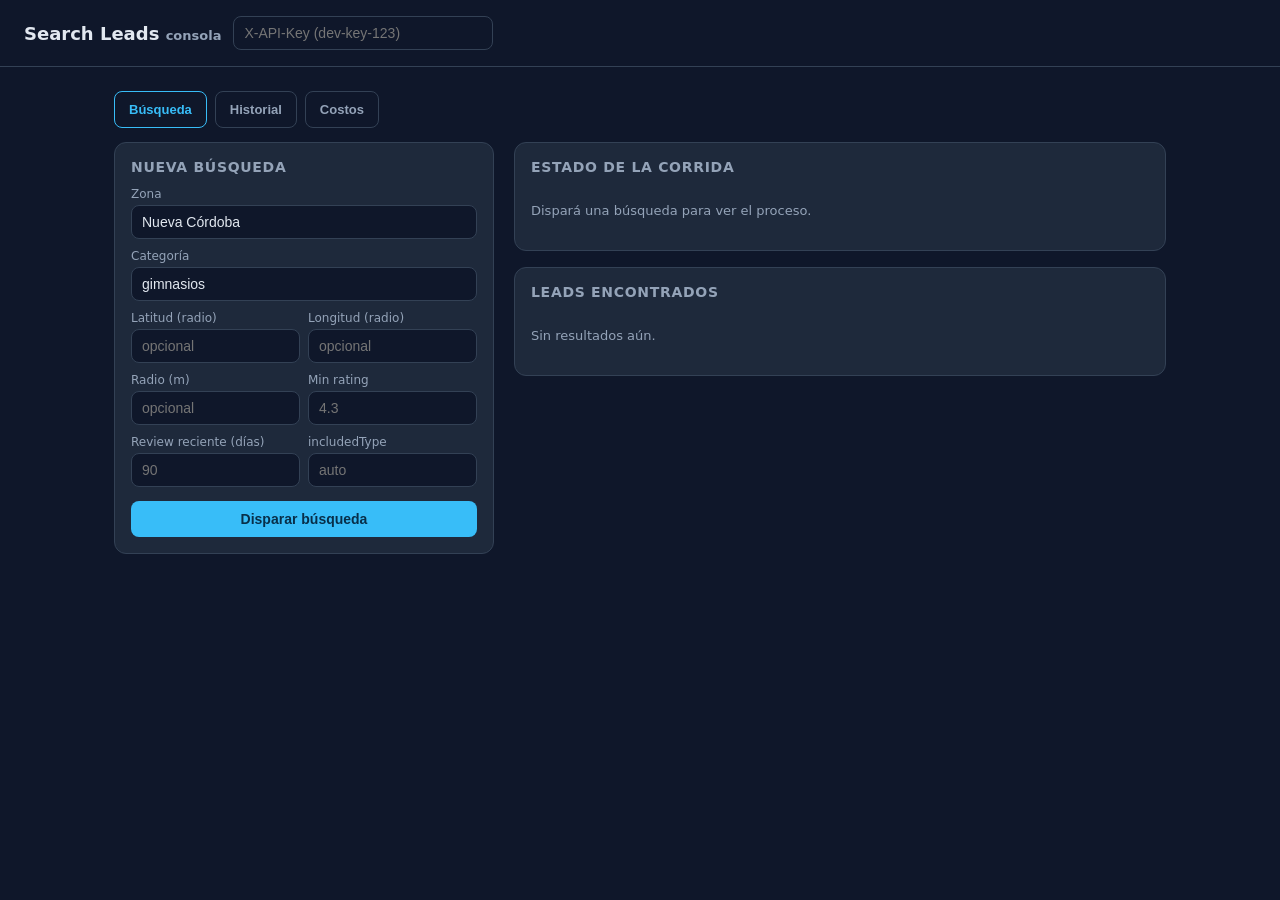
==== app/static/index.html @ 9d7c1f0f "Add main page UI and health check endpoint" ====
<!DOCTYPE html>
<html lang="es">
<head>
<meta charset="utf-8">
<meta name="viewport" content="width=device-width, initial-scale=1">
<title>Search Leads — Consola</title>
<style>
  :root {
    --bg: #0f172a; --panel: #1e293b; --border: #334155; --text: #e2e8f0;
    --muted: #94a3b8; --accent: #38bdf8; --ok: #4ade80; --warn: #facc15; --err: #f87171;
  }
  * { box-sizing: border-box; }
  body { margin: 0; font-family: system-ui, -apple-system, Segoe UI, Roboto, sans-serif; background: var(--bg); color: var(--text); }
  header { padding: 16px 24px; border-bottom: 1px solid var(--border); display: flex; align-items: center; gap: 12px; }
  header h1 { font-size: 18px; margin: 0; }
  header .sub { color: var(--muted); font-size: 13px; }
  .container { max-width: 1100px; margin: 0 auto; padding: 24px; }
  .grid { display: grid; grid-template-columns: 380px 1fr; gap: 20px; }
  @media (max-width: 900px) { .grid { grid-template-columns: 1fr; } }
  .panel { background: var(--panel); border: 1px solid var(--border); border-radius: 12px; padding: 16px; }
  .panel h2 { font-size: 14px; text-transform: uppercase; letter-spacing: .05em; color: var(--muted); margin: 0 0 12px; }
  label { display: block; font-size: 12px; color: var(--muted); margin: 10px 0 4px; }
  input, select { width: 100%; padding: 8px 10px; border-radius: 8px; border: 1px solid var(--border); background: var(--bg); color: var(--text); font-size: 14px; }
  .row { display: grid; grid-template-columns: 1fr 1fr; gap: 8px; }
  button { cursor: pointer; border: none; border-radius: 8px; padding: 10px 14px; font-size: 14px; font-weight: 600; }
  .btn-primary { background: var(--accent); color: #082f49; width: 100%; margin-top: 14px; }
  .btn-primary:disabled { opacity: .5; cursor: not-allowed; }
  .btn-ghost { background: transparent; color: var(--accent); border: 1px solid var(--accent); font-size: 12px; padding: 5px 10px; }
  .badge { display: inline-block; padding: 2px 8px; border-radius: 999px; font-size: 12px; font-weight: 600; }
  .b-pending { background: #1e3a5f; color: #93c5fd; }
  .b-running { background: #3b3b1e; color: var(--warn); }
  .b-done { background: #16381f; color: var(--ok); }
  .b-failed { background: #3d1717; color: var(--err); }
  .kv { display: grid; grid-template-columns: auto 1fr; gap: 6px 14px; font-size: 13px; }
  .kv .k { color: var(--muted); }
  .kv .v { text-align: right; font-variant-numeric: tabular-nums; }
  .status-line { font-size: 13px; color: var(--muted); margin: 8px 0; }
  table { width: 100%; border-collapse: collapse; font-size: 13px; }
  th, td { text-align: left; padding: 8px 10px; border-bottom: 1px solid var(--border); }
  th { color: var(--muted); font-size: 12px; text-transform: uppercase; letter-spacing: .03em; }
  .intent-hot { color: var(--err); font-weight: 700; }
  .intent-warm { color: var(--warn); font-weight: 700; }
  .intent-cold { color: var(--muted); }
  .reviews-box { background: var(--bg); border: 1px solid var(--border); border-radius: 8px; padding: 8px; margin-top: 6px; font-size: 12px; color: var(--muted); }
  .muted { color: var(--muted); }
  .empty { color: var(--muted); font-size: 13px; padding: 16px 0; }
  .usage-row { display: flex; justify-content: space-between; padding: 8px 0; border-bottom: 1px solid var(--border); font-size: 13px; }
  details summary { cursor: pointer; color: var(--accent); font-size: 13px; }
  .error-banner { background: #3d1717; color: var(--err); padding: 10px 12px; border-radius: 8px; margin: 10px 0; font-size: 13px; white-space: pre-wrap; }
  .toast { position: fixed; bottom: 20px; right: 20px; background: var(--panel); border: 1px solid var(--border); padding: 12px 16px; border-radius: 10px; font-size: 13px; box-shadow: 0 4px 20px rgba(0,0,0,.4); display: none; z-index: 99; }
  .tabs { display: flex; gap: 8px; margin-bottom: 14px; }
  .tab { background: transparent; border: 1px solid var(--border); color: var(--muted); font-size: 13px; }
  .tab.active { color: var(--accent); border-color: var(--accent); }
  .hidden { display: none; }
</style>
</head>
<body>
<header>
  <h1>Search Leads <span class="sub">consola</span></h1>
  <input id="api-key" style="max-width:260px" placeholder="X-API-Key (dev-key-123)" value="">
</header>

<div class="container">
  <div class="tabs">
    <button class="tab active" data-tab="search">Búsqueda</button>
    <button class="tab" data-tab="history">Historial</button>
    <button class="tab" data-tab="usage">Costos</button>
  </div>

  <!-- BUSQUEDA -->
  <div id="tab-search" class="grid">
    <div>
      <div class="panel">
        <h2>Nueva búsqueda</h2>
        <label>Zona</label>
        <input id="zona" placeholder="Nueva Córdoba" value="Nueva Córdoba">
        <label>Categoría</label>
        <input id="categoria" placeholder="gimnasios" value="gimnasios">
        <div class="row">
          <div><label>Latitud (radio)</label><input id="lat" placeholder="opcional"></div>
          <div><label>Longitud (radio)</label><input id="lng" placeholder="opcional"></div>
        </div>
        <div class="row">
          <div><label>Radio (m)</label><input id="radio" placeholder="opcional"></div>
          <div><label>Min rating</label><input id="min_rating" type="number" step="0.1" min="0" max="5" placeholder="4.3"></div>
        </div>
        <div class="row">
          <div><label>Review reciente (días)</label><input id="max_days" type="number" min="1" max="365" placeholder="90"></div>
          <div><label>includedType</label><input id="included_type" placeholder="auto"></div>
        </div>
        <button class="btn-primary" id="btn-search">Disparar búsqueda</button>
      </div>
    </div>

    <div>
      <div class="panel" id="status-panel">
        <h2>Estado de la corrida</h2>
        <div class="empty" id="status-empty">Dispará una búsqueda para ver el proceso.</div>
        <div id="status-body" class="hidden">
          <div class="status-line">id: <span id="s-id" class="muted"></span></div>
          <div class="status-line">estado: <span id="s-status" class="badge b-pending">pending</span></div>
          <div class="kv" style="margin-top:10px">
            <span class="k">Zona</span><span class="v" id="s-zona"></span>
            <span class="k">Categoría</span><span class="v" id="s-cat"></span>
            <span class="k">includedType</span><span class="v" id="s-inc"></span>
            <span class="k">Candidatos (Google)</span><span class="v" id="s-cand"></span>
            <span class="k">Leads</span><span class="v" id="s-leads"></span>
            <span class="k">Scored / errores</span><span class="v" id="s-scored"></span>
            <span class="k">Llamadas baratas / caras</span><span class="v" id="s-calls"></span>
            <span class="k">Costo estimado</span><span class="v" id="s-cost"></span>
          </div>
          <div class="kv" style="margin-top:10px">
            <span class="k">Desc. por web</span><span class="v" id="s-dweb"></span>
            <span class="k">Desc. rating</span><span class="v" id="s-drating"></span>
            <span class="k">Desc. sin review reciente</span><span class="v" id="s-drev"></span>
            <span class="k">Reusados de caché</span><span class="v" id="s-cache"></span>
          </div>
          <div id="s-error" class="error-banner hidden"></div>
          <div style="margin-top:12px;display:flex;gap:8px">
            <button class="btn-ghost" id="btn-csv">Exportar CSV</button>
            <button class="btn-ghost" id="btn-rescore">Re-scoring LLM</button>
          </div>
        </div>
      </div>

      <div class="panel" style="margin-top:16px">
        <h2>Leads encontrados</h2>
        <div id="leads-table"><div class="empty">Sin resultados aún.</div></div>
      </div>
    </div>
  </div>

  <!-- HISTORIAL -->
  <div id="tab-history" class="panel hidden">
    <h2>Búsquedas recientes</h2>
    <div id="history-body"><div class="empty">Cargando…</div></div>
  </div>

  <!-- COSTOS -->
  <div id="tab-usage" class="panel hidden">
    <h2>Consumo mensual vs cupos (Google)</h2>
    <div id="usage-body"><div class="empty">Cargando…</div></div>
  </div>
</div>

<div class="toast" id="toast"></div>

<script>
const API = "";
let currentSearchId = null;
let pollTimer = null;

function key() { return document.getElementById("api-key").value.trim() || "dev-key-123"; }
function headers() { return { "X-API-Key": key(), "Content-Type": "application/json" }; }

function toast(msg) {
  const t = document.getElementById("toast");
  t.textContent = msg; t.style.display = "block";
  setTimeout(() => t.style.display = "none", 3500);
}

async function req(method, path, body) {
  const r = await fetch(API + path, { method, headers: headers(), body: body ? JSON.stringify(body) : undefined });
  const ct = r.headers.get("content-type") || "";
  const data = ct.includes("json") ? await r.json() : await r.text();
  if (!r.ok) throw new Error(typeof data === "string" ? data : JSON.stringify(data));
  return data;
}

function badge(status) {
  return `<span class="badge b-${status}">${status}</span>`;
}

// ---- Tabs ----
document.querySelectorAll(".tab").forEach(t => t.addEventListener("click", () => {
  document.querySelectorAll(".tab").forEach(x => x.classList.remove("active"));
  t.classList.add("active");
  document.querySelectorAll("[id^=tab-]").forEach(x => x.classList.add("hidden"));
  document.getElementById("tab-" + t.dataset.tab).classList.remove("hidden");
  if (t.dataset.tab === "history") loadHistory();
  if (t.dataset.tab === "usage") loadUsage();
}));

// ---- Disparar búsqueda ----
document.getElementById("btn-search").addEventListener("click", async () => {
  const body = {
    zona: document.getElementById("zona").value,
    categoria: document.getElementById("categoria").value,
  };
  const lat = document.getElementById("lat").value;
  const lng = document.getElementById("lng").value;
  const radio = document.getElementById("radio").value;
  const mr = document.getElementById("min_rating").value;
  const md = document.getElementById("max_days").value;
  const it = document.getElementById("included_type").value;
  if (lat) body.lat = parseFloat(lat);
  if (lng) body.lng = parseFloat(lng);
  if (radio) body.radio = parseInt(radio);
  if (mr) body.min_rating = parseFloat(mr);
  if (md) body.max_days_since_review = parseInt(md);
  if (it) body.included_type = it;

  const btn = document.getElementById("btn-search");
  btn.disabled = true;
  try {
    const data = await req("POST", "/api/searches", body);
    currentSearchId = data.id;
    showAccepted(data);
    pollSearch(data.id);
    toast("Búsqueda encolada: " + data.id);
  } catch (e) {
    toast("Error: " + e.message);
  } finally {
    btn.disabled = false;
  }
});

function showAccepted(a) {
  document.getElementById("status-empty").classList.add("hidden");
  document.getElementById("status-body").classList.remove("hidden");
  document.getElementById("s-id").textContent = a.id;
  document.getElementById("s-zona").textContent = a.zona;
  document.getElementById("s-cat").textContent = a.categoria;
  document.getElementById("s-inc").textContent = a.included_type || "(ninguno)";
  setStatus("pending");
  ["s-cand","s-leads","s-scored","s-calls","s-cost","s-dweb","s-drating","s-drev","s-cache"].forEach(i => document.getElementById(i).textContent = "—");
  document.getElementById("s-error").classList.add("hidden");
  document.getElementById("leads-table").innerHTML = '<div class="empty">Procesando…</div>';
}

function setStatus(st) {
  const el = document.getElementById("s-status");
  el.textContent = st;
  el.className = "badge b-" + st;
}

// ---- Polling ----
function pollSearch(id) {
  clearInterval(pollTimer);
  pollTimer = setInterval(async () => {
    try {
      const s = await req("GET", "/api/searches/" + id);
      renderStatus(s);
      if (s.status === "done" || s.status === "failed") {
        clearInterval(pollTimer);
        if (s.status === "done") await loadLeads(id);
      }
    } catch (e) { /* sigue polliando */ }
  }, 2500);
}

function renderStatus(s) {
  setStatus(s.status);
  document.getElementById("s-cand").textContent = s.total_candidates;
  document.getElementById("s-leads").textContent = s.total_leads;
  document.getElementById("s-scored").textContent = s.scored_leads + " / " + s.score_errors;
  document.getElementById("s-calls").textContent = s.calls_cheap + " / " + s.calls_expensive;
  document.getElementById("s-cost").textContent = "$" + s.est_cost_usd;
  document.getElementById("s-dweb").textContent = s.discarded_has_website;
  document.getElementById("s-drating").textContent = s.discarded_low_rating;
  document.getElementById("s-drev").textContent = s.discarded_no_recent_review;
  document.getElementById("s-cache").textContent = s.reused_from_cache;
  const err = document.getElementById("s-error");
  if (s.error) { err.textContent = s.error; err.classList.remove("hidden"); }
  else err.classList.add("hidden");
}

// ---- Leads ----
async function loadLeads(id) {
  try {
    const leads = await req("GET", `/api/searches/${id}/leads?limit=50`);
    renderLeads(leads);
  } catch (e) {
    document.getElementById("leads-table").innerHTML = `<div class="error-banner">${e.message}</div>`;
  }
}

function renderLeads(leads) {
  const box = document.getElementById("leads-table");
  if (!leads.length) { box.innerHTML = '<div class="empty">Sin leads (todos descartados por filtros).</div>'; return; }
  const rows = leads.map(l => `
    <tr>
      <td><strong>${esc(l.name)}</strong><br><span class="muted">${esc(l.address || "")}</span></td>
      <td>${l.rating ?? "—"} <span class="muted">(${l.review_count ?? 0})</span></td>
      <td>${l.has_website ? "sí" : "no"}</td>
      <td class="intent-${l.intent}">${l.fit_score ?? "—"} ${l.intent ? l.intent.toUpperCase() : ""}</td>
      <td>${l.status}</td>
      <td><details><summary>reviews (${l.reviews.length})</summary><div class="reviews-box">${renderReviews(l)}</div></details></td>
    </tr>`).join("");
  box.innerHTML = `<table><thead><tr><th>Negocio</th><th>Rating</th><th>Web</th><th>Score</th><th>CRM</th><th></th></tr></thead><tbody>${rows}</tbody></table>`;
}

function renderReviews(l) {
  if (!l.reviews.length) return "<span class='muted'>sin reviews observadas</span>";
  return l.reviews.map(r => {
    const when = r.publish_time ? r.publish_time.slice(0,10) : "?";
    return `<div><b>${esc(r.author||"Anónimo")}</b> · ${r.rating}★ · ${when}<br>${esc(r.text||"")}</div>`;
  }).join("<hr style='border:none;border-top:1px solid var(--border);margin:6px 0'>");
}

function esc(s) { const d = document.createElement("div"); d.textContent = s ?? ""; return d.innerHTML; }

// ---- Historial ----
async function loadHistory() {
  const box = document.getElementById("history-body");
  try {
    const list = await req("GET", "/api/searches?limit=15");
    if (!list.length) { box.innerHTML = '<div class="empty">Sin búsquedas aún.</div>'; return; }
    box.innerHTML = `<table><thead><tr><th>Fecha</th><th>Zona / Cat</th><th>Estado</th><th>Cand</th><th>Leads</th><th>Cost</th><th></th></tr></thead><tbody>` +
      list.map(s => `<tr>
        <td class="muted">${(s.created_at||"").slice(0,16)}</td>
        <td>${esc(s.zona)} / ${esc(s.categoria)}</td>
        <td>${badge(s.status)}</td>
        <td>${s.total_candidates}</td>
        <td>${s.total_leads}</td>
        <td>$${s.est_cost_usd}</td>
        <td><button class="btn-ghost" onclick="window.open('/api/searches/${s.id}/export.csv', '_blank')">CSV</button></td>
      </tr>`).join("") + `</tbody></table>`;
  } catch (e) { box.innerHTML = `<div class="error-banner">${e.message}</div>`; }
}

// ---- Costos ----
async function loadUsage() {
  const box = document.getElementById("usage-body");
  try {
    const u = await req("GET", "/api/usage");
    box.innerHTML = `<div class="status-line">Mes: <b>${u.month}</b> · Total: <b>$${u.total_cost}</b></div>` +
      u.by_sku.map(s => `
        <div class="usage-row">
          <span>${s.sku}</span>
          <span>${s.calls} / ${s.free} usados · exceso ${s.chargeable} · <b>$${s.cost}</b></span>
        </div>`).join("");
  } catch (e) { box.innerHTML = `<div class="error-banner">${e.message}</div>`; }
}

// ---- CSV / Rescore ----
document.getElementById("btn-csv").addEventListener("click", () => {
  if (currentSearchId) window.open(`/api/searches/${currentSearchId}/export.csv`, "_blank");
});
document.getElementById("btn-rescore").addEventListener("click", async () => {
  if (!currentSearchId) return;
  try {
    await req("POST", `/api/searches/${currentSearchId}/score`);
    toast("Re-scoring encolado. Esperando…");
    setTimeout(() => loadLeads(currentSearchId), 6000);
  } catch (e) { toast("Error: " + e.message); }
});
</script>
</body>
</html>
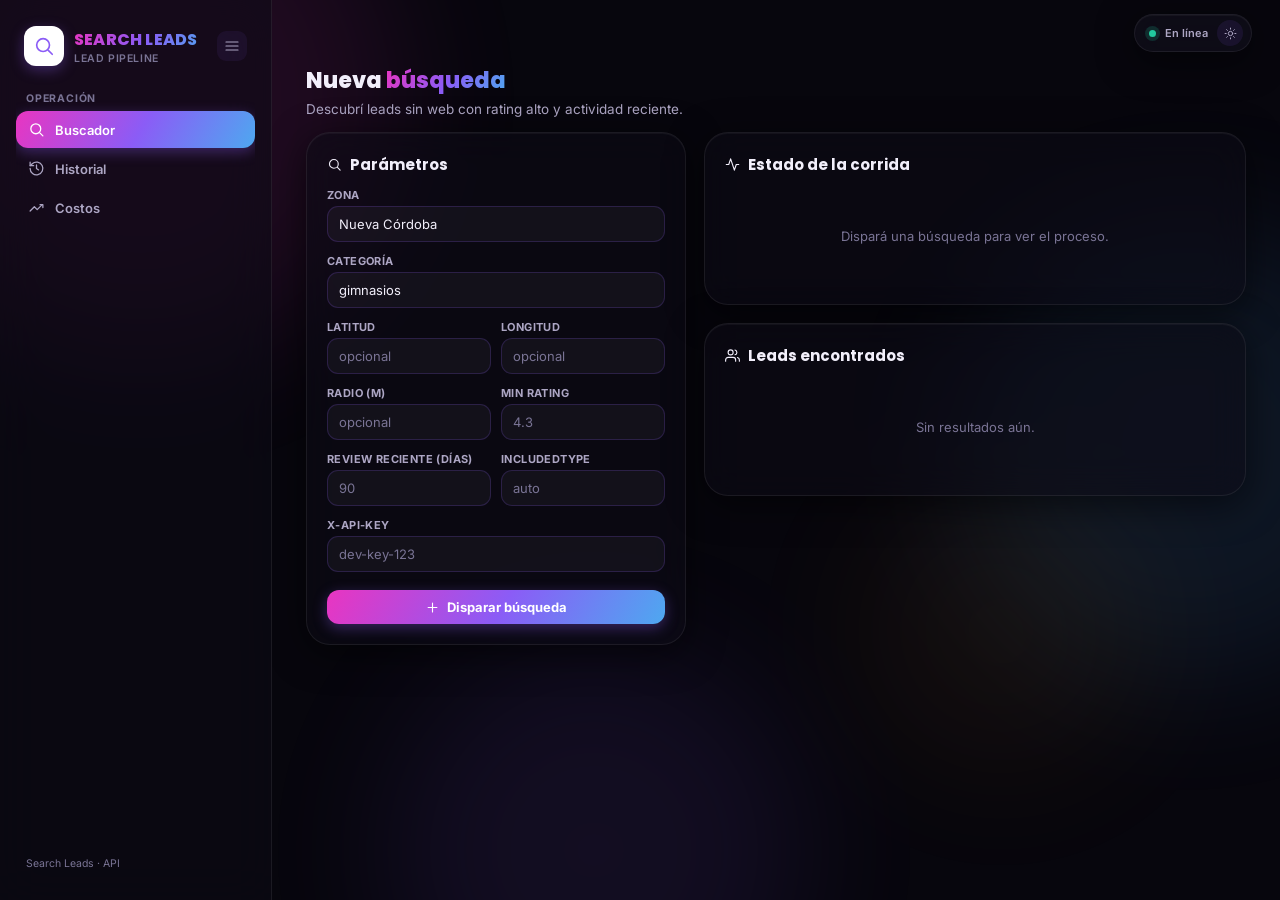
==== commit 3386bf5d: "Add endpoint to export all leads as CSV with filters - Introduced new GET endpoint `/api/leads/expor" ====
--- a/app/static/index.html
+++ b/app/static/index.html
@@ -4,143 +4,424 @@
 <meta charset="utf-8">
 <meta name="viewport" content="width=device-width, initial-scale=1">
 <title>Search Leads — Consola</title>
+<link rel="preconnect" href="https://fonts.googleapis.com">
+<link rel="preconnect" href="https://fonts.gstatic.com" crossorigin>
+<link href="https://fonts.googleapis.com/css2?family=Poppins:wght@400;500;600;700;800&family=Inter:wght@400;500;600;700&display=swap" rel="stylesheet">
 <style>
+  /* ============ Tokens (DESIGN.md §1) ============ */
   :root {
-    --bg: #0f172a; --panel: #1e293b; --border: #334155; --text: #e2e8f0;
-    --muted: #94a3b8; --accent: #38bdf8; --ok: #4ade80; --warn: #facc15; --err: #f87171;
-  }
+    --grad: linear-gradient(120deg, #E935C1 0%, #8B5CF6 52%, #4EA8F0 100%);
+    --grad-soft: linear-gradient(120deg, rgba(233,53,193,.16) 0%, rgba(139,92,246,.16) 52%, rgba(78,168,240,.16) 100%);
+    --glass: rgba(255,255,255,.62);
+    --glass-strong: rgba(255,255,255,.8);
+    --glass-border: rgba(255,255,255,.9);
+    --ink: #1E1B2E;
+    --ink-soft: #6B6580;
+    --ink-faint: #9A94AC;
+    --radius-lg: 24px; --radius-md: 18px; --radius-sm: 12px;
+    --yellow: #F5A524; --red: #F5445D; --green: #22C99E;
+    --blue: #4EA8F0; --purple: #8B5CF6; --pink: #E935C1;
+    --surface: #FFFFFF;
+    --surface-border: rgba(139,92,246,.1);
+    --input-bg: rgba(255,255,255,.7);
+    --page-bg: #FFFFFF;
+    --shadow-glass: 0 8px 32px rgba(120,80,180,.12), 0 1.5px 0 rgba(255,255,255,.6) inset;
+  }
+  body.theme-dark {
+    --glass: rgba(13,12,22,.55);
+    --glass-strong: rgba(15,14,25,.82);
+    --glass-border: rgba(255,255,255,.07);
+    --ink: #F2EFFB; --ink-soft: #ADA6C4; --ink-faint: #7A7495;
+    --surface: #12111C;
+    --surface-border: rgba(255,255,255,.06);
+    --input-bg: rgba(255,255,255,.04);
+    --page-bg: #07060D;
+    --shadow-glass: 0 8px 36px rgba(0,0,0,.55), 0 1px 0 rgba(255,255,255,.04) inset;
+    color-scheme: dark;
+  }
+
+  /* ============ Base ============ */
   * { box-sizing: border-box; }
-  body { margin: 0; font-family: system-ui, -apple-system, Segoe UI, Roboto, sans-serif; background: var(--bg); color: var(--text); }
-  header { padding: 16px 24px; border-bottom: 1px solid var(--border); display: flex; align-items: center; gap: 12px; }
-  header h1 { font-size: 18px; margin: 0; }
-  header .sub { color: var(--muted); font-size: 13px; }
-  .container { max-width: 1100px; margin: 0 auto; padding: 24px; }
-  .grid { display: grid; grid-template-columns: 380px 1fr; gap: 20px; }
-  @media (max-width: 900px) { .grid { grid-template-columns: 1fr; } }
-  .panel { background: var(--panel); border: 1px solid var(--border); border-radius: 12px; padding: 16px; }
-  .panel h2 { font-size: 14px; text-transform: uppercase; letter-spacing: .05em; color: var(--muted); margin: 0 0 12px; }
-  label { display: block; font-size: 12px; color: var(--muted); margin: 10px 0 4px; }
-  input, select { width: 100%; padding: 8px 10px; border-radius: 8px; border: 1px solid var(--border); background: var(--bg); color: var(--text); font-size: 14px; }
-  .row { display: grid; grid-template-columns: 1fr 1fr; gap: 8px; }
-  button { cursor: pointer; border: none; border-radius: 8px; padding: 10px 14px; font-size: 14px; font-weight: 600; }
-  .btn-primary { background: var(--accent); color: #082f49; width: 100%; margin-top: 14px; }
-  .btn-primary:disabled { opacity: .5; cursor: not-allowed; }
-  .btn-ghost { background: transparent; color: var(--accent); border: 1px solid var(--accent); font-size: 12px; padding: 5px 10px; }
-  .badge { display: inline-block; padding: 2px 8px; border-radius: 999px; font-size: 12px; font-weight: 600; }
-  .b-pending { background: #1e3a5f; color: #93c5fd; }
-  .b-running { background: #3b3b1e; color: var(--warn); }
-  .b-done { background: #16381f; color: var(--ok); }
-  .b-failed { background: #3d1717; color: var(--err); }
-  .kv { display: grid; grid-template-columns: auto 1fr; gap: 6px 14px; font-size: 13px; }
-  .kv .k { color: var(--muted); }
+  html, body { margin: 0; }
+  body {
+    font-family: Inter, Poppins, sans-serif;
+    font-size: 16px;
+    background: var(--page-bg);
+    color: var(--ink);
+    -webkit-font-smoothing: antialiased;
+    transition: color .25s, background .25s;
+  }
+  h1, h2, h3, h4 { font-family: Poppins, sans-serif; margin: 0; }
+  a { color: inherit; text-decoration: none; }
+  ::-webkit-scrollbar { width: 8px; height: 8px; }
+  ::-webkit-scrollbar-thumb { background: rgba(139,92,246,.25); border-radius: 8px; }
+  ::-webkit-scrollbar-thumb:hover { background: rgba(139,92,246,.45); }
+
+  /* ============ Blobs (DESIGN.md §3) ============ */
+  .bg-blobs { position: fixed; inset: 0; z-index: 0; overflow: hidden; pointer-events: none; }
+  .blob { position: absolute; border-radius: 50%; filter: blur(70px); }
+  .blob1 { width: 520px; height: 520px; background: #E935C1; top: -160px; left: -120px; opacity: .11; }
+  .blob2 { width: 460px; height: 460px; background: #4EA8F0; top: 220px; right: -140px; opacity: .10; }
+  .blob3 { width: 420px; height: 420px; background: #8B5CF6; bottom: -160px; left: 30%; opacity: .09; }
+  .blob4 { width: 300px; height: 300px; background: #F5A524; bottom: 120px; right: 10%; opacity: .05; }
+
+  /* ============ App shell (DESIGN.md §4) ============ */
+  .app-shell { display: flex; min-height: 100vh; position: relative; z-index: 1; }
+
+  .sidebar {
+    width: 272px; flex-shrink: 0; position: sticky; top: 0; height: 100vh;
+    background: var(--glass); backdrop-filter: blur(22px); -webkit-backdrop-filter: blur(22px);
+    border-right: 1px solid var(--glass-border);
+    padding: 20px 16px; z-index: 5;
+    display: flex; flex-direction: column;
+    transition: width .2s, padding .2s;
+  }
+  .sidebar.rail-collapsed { width: 76px; padding: 20px 10px; }
+  .sidebar.rail-collapsed .brand-text,
+  .sidebar.rail-collapsed .nav-item span,
+  .sidebar.rail-collapsed .nav-group-title { display: none; }
+  .sidebar.rail-collapsed .nav-item { justify-content: center; padding: 11px; }
+
+  .brand { display: flex; align-items: center; gap: 10px; padding: 6px 8px 18px; }
+  .brand-logo {
+    width: 40px; height: 40px; flex-shrink: 0; border-radius: 12px;
+    background: #fff; display: grid; place-items: center;
+    box-shadow: 0 4px 14px rgba(139,92,246,.35);
+  }
+  .brand-text { flex: 1; min-width: 0; }
+  .brand-name { font-family: Poppins, sans-serif; font-size: 16px; font-weight: 800; letter-spacing: .2px; }
+  .brand-sub { font-size: 10.5px; font-weight: 600; text-transform: uppercase; letter-spacing: .6px; color: var(--ink-faint); }
+  .grad-text {
+    background: var(--grad); -webkit-background-clip: text; background-clip: text;
+    -webkit-text-fill-color: transparent; color: transparent;
+  }
+  .sidebar-toggle {
+    width: 30px; height: 30px; flex-shrink: 0; border: none; border-radius: 9px; cursor: pointer;
+    background: rgba(139,92,246,.08); color: var(--ink-soft);
+    display: grid; place-items: center; transition: .18s;
+  }
+  .sidebar-toggle:hover { background: rgba(139,92,246,.16); color: var(--ink); }
+  .sidebar.rail-collapsed .sidebar-toggle { display: none; }
+
+  .nav-shell { flex: 1; overflow-y: auto; }
+  .nav-group-title {
+    font-size: 10.5px; font-weight: 700; text-transform: uppercase; letter-spacing: .8px;
+    color: var(--ink-faint); padding: 8px 10px 6px;
+  }
+  .nav-item {
+    display: flex; align-items: center; gap: 10px; padding: 10px 12px; border-radius: 12px;
+    font-size: 13px; font-weight: 600; color: var(--ink-soft); cursor: pointer;
+    margin-bottom: 2px; transition: .18s;
+  }
+  .nav-item svg { width: 17px; height: 17px; flex-shrink: 0; }
+  .nav-item:hover { background: rgba(139,92,246,.08); color: var(--ink); }
+  .nav-item.active { background: var(--grad); color: #fff; box-shadow: 0 4px 14px rgba(139,92,246,.35); }
+  .sidebar-foot { padding: 10px; font-size: 10.5px; color: var(--ink-faint); }
+  .sidebar.rail-collapsed .sidebar-foot { display: none; }
+
+  .main { flex: 1; min-width: 0; padding: 64px 34px 60px; position: relative; }
+  .page-header { display: flex; align-items: flex-end; justify-content: space-between; gap: 12px; flex-wrap: wrap; margin-bottom: 15px; }
+  .page-title { font-size: 22px; font-weight: 800; }
+  .page-sub { font-size: 13.5px; color: var(--ink-soft); margin-top: 4px; }
+
+  .topbar-right { position: fixed; top: 14px; right: 28px; z-index: 60; display: flex; gap: 10px; }
+  .topbar-pill {
+    display: flex; align-items: center; gap: 9px;
+    background: var(--glass-strong); backdrop-filter: blur(18px); -webkit-backdrop-filter: blur(18px);
+    border: 1px solid var(--glass-border); border-radius: 50px; padding: 5px 8px 5px 14px;
+    box-shadow: var(--shadow-glass); transition: .18s;
+  }
+  .topbar-pill:hover { transform: translateY(-1px); }
+  .topbar-pill .status-dot { width: 7px; height: 7px; border-radius: 50%; background: var(--green); box-shadow: 0 0 0 4px rgba(34,201,158,.18); }
+  .topbar-pill .status-label { font-size: 11px; font-weight: 600; color: var(--ink-soft); }
+  .theme-toggle {
+    width: 26px; height: 26px; border: none; border-radius: 50%; cursor: pointer;
+    background: rgba(139,92,246,.1); color: var(--ink-soft); display: grid; place-items: center; transition: .18s;
+  }
+  .theme-toggle:hover { background: rgba(139,92,246,.2); color: var(--ink); }
+
+  /* ============ Cards / layout ============ */
+  .glass { background: var(--glass); backdrop-filter: blur(18px); -webkit-backdrop-filter: blur(18px); border: 1px solid var(--glass-border); box-shadow: var(--shadow-glass); }
+  .card { border-radius: var(--radius-lg); padding: 20px; }
+  .card-title { font-size: 15px; font-weight: 700; display: flex; align-items: center; gap: 8px; margin-bottom: 12px; font-family: Poppins, sans-serif; }
+  .card-title svg { width: 15px; height: 15px; }
+  .grid-search { display: grid; grid-template-columns: 380px 1fr; gap: 18px; }
+  @media (max-width: 900px) { .grid-search { grid-template-columns: 1fr; } }
+  .stack { display: flex; flex-direction: column; gap: 18px; }
+
+  /* ============ Forms ============ */
+  .field { margin-bottom: 12px; }
+  .field-label { display: block; font-size: 11px; font-weight: 700; text-transform: uppercase; letter-spacing: .4px; color: var(--ink-soft); margin-bottom: 4px; }
+  input, select {
+    width: 100%; padding: 9px 11px; border-radius: 11px;
+    border: 1px solid rgba(139,92,246,.2); background: var(--input-bg); color: var(--ink);
+    font-size: 13px; font-family: inherit; transition: .18s;
+  }
+  input:focus, select:focus { outline: 2px solid rgba(139,92,246,.35); outline-offset: 1px; }
+  input::placeholder { color: var(--ink-faint); }
+  select option { background: var(--surface); color: var(--ink); }
+  .row { display: grid; grid-template-columns: 1fr 1fr; gap: 10px; }
+
+  /* ============ Buttons ============ */
+  .btn {
+    display: inline-flex; align-items: center; gap: 7px; padding: 9px 16px; border-radius: 12px;
+    border: none; font-size: 13px; font-weight: 700; font-family: inherit; cursor: pointer;
+    transition: .18s; white-space: nowrap;
+  }
+  .btn svg { width: 15px; height: 15px; }
+  .btn-primary { background: var(--grad); color: #fff; box-shadow: 0 4px 14px rgba(139,92,246,.35); }
+  .btn-primary:hover:not(:disabled) { box-shadow: 0 6px 20px rgba(139,92,246,.5); transform: translateY(-1px); }
+  .btn-primary:disabled { opacity: .45; cursor: not-allowed; }
+  .btn-ghost { background: rgba(139,92,246,.08); color: var(--ink); }
+  body.theme-dark .btn-ghost { background: rgba(255,255,255,.05); }
+  .btn-ghost:hover { background: rgba(139,92,246,.16); }
+  .btn-sm { padding: 6px 11px; font-size: 11.5px; border-radius: 9px; }
+  .btn-full { width: 100%; justify-content: center; margin-top: 6px; }
+  .actions-row { display: flex; gap: 8px; flex-wrap: wrap; margin-top: 12px; }
+
+  /* ============ Tags / badges ============ */
+  .tag { display: inline-block; padding: 3px 10px; border-radius: 20px; font-size: 10.5px; font-weight: 700; }
+  .tag-default { background: rgba(139,92,246,.1); color: #7C3AED; }
+  body.theme-dark .tag-default { background: rgba(183,156,255,.14); color: #C6B4FF; }
+  .tag-origin { background: rgba(78,168,240,.12); color: #2E7FC1; }
+  .tag-hot { background: rgba(245,68,93,.14); color: #D62F49; }
+  .tag-warm { background: rgba(245,165,36,.16); color: #B87A10; }
+  .tag-cold { background: rgba(154,148,172,.16); color: var(--ink-faint); }
+  .tag-done { background: rgba(34,201,158,.14); color: #12996F; }
+  .tag-failed { background: rgba(245,68,93,.14); color: #D62F49; }
+  .tag-running { background: rgba(245,165,36,.16); color: #B87A10; }
+  .tag-pending { background: rgba(78,168,240,.14); color: #2E7FC1; }
+
+  /* ============ Stats ============ */
+  .stat-num { font-family: Poppins, sans-serif; font-size: 24px; font-weight: 800; line-height: 1.1; }
+  .stat-label { font-size: 12.5px; color: var(--ink-soft); }
+  .stat-grid { display: grid; grid-template-columns: repeat(auto-fit, minmax(120px,1fr)); gap: 14px; }
+  .kv { display: grid; grid-template-columns: auto 1fr; gap: 7px 14px; font-size: 13px; }
+  .kv .k { color: var(--ink-soft); }
   .kv .v { text-align: right; font-variant-numeric: tabular-nums; }
-  .status-line { font-size: 13px; color: var(--muted); margin: 8px 0; }
-  table { width: 100%; border-collapse: collapse; font-size: 13px; }
-  th, td { text-align: left; padding: 8px 10px; border-bottom: 1px solid var(--border); }
-  th { color: var(--muted); font-size: 12px; text-transform: uppercase; letter-spacing: .03em; }
-  .intent-hot { color: var(--err); font-weight: 700; }
-  .intent-warm { color: var(--warn); font-weight: 700; }
-  .intent-cold { color: var(--muted); }
-  .reviews-box { background: var(--bg); border: 1px solid var(--border); border-radius: 8px; padding: 8px; margin-top: 6px; font-size: 12px; color: var(--muted); }
-  .muted { color: var(--muted); }
-  .empty { color: var(--muted); font-size: 13px; padding: 16px 0; }
-  .usage-row { display: flex; justify-content: space-between; padding: 8px 0; border-bottom: 1px solid var(--border); font-size: 13px; }
-  details summary { cursor: pointer; color: var(--accent); font-size: 13px; }
-  .error-banner { background: #3d1717; color: var(--err); padding: 10px 12px; border-radius: 8px; margin: 10px 0; font-size: 13px; white-space: pre-wrap; }
-  .toast { position: fixed; bottom: 20px; right: 20px; background: var(--panel); border: 1px solid var(--border); padding: 12px 16px; border-radius: 10px; font-size: 13px; box-shadow: 0 4px 20px rgba(0,0,0,.4); display: none; z-index: 99; }
-  .tabs { display: flex; gap: 8px; margin-bottom: 14px; }
-  .tab { background: transparent; border: 1px solid var(--border); color: var(--muted); font-size: 13px; }
-  .tab.active { color: var(--accent); border-color: var(--accent); }
-  .hidden { display: none; }
+
+  /* ============ Table ============ */
+  .table-wrap { width: 100%; overflow-x: auto; }
+  table { width: 100%; border-collapse: collapse; }
+  th { text-align: left; font-size: 10.5px; font-weight: 700; text-transform: uppercase; letter-spacing: .4px; color: var(--ink-faint); padding: 8px 10px; border-bottom: 1px solid rgba(139,92,246,.12); }
+  td { font-size: 12.5px; padding: 10px; border-bottom: 1px solid rgba(139,92,246,.07); vertical-align: top; }
+  tbody tr { transition: background .15s; }
+  tbody tr:hover { background: rgba(139,92,246,.04); }
+  .cell-name { font-weight: 600; }
+  .cell-sub { color: var(--ink-soft); font-size: 11.5px; }
+  .cell-truncate { max-width: 260px; overflow: hidden; text-overflow: ellipsis; white-space: nowrap; }
+
+  details summary { cursor: pointer; color: #7C3AED; font-size: 12px; }
+  body.theme-dark details summary { color: #C6B4FF; }
+  .reviews-box { background: var(--surface); border: 1px solid var(--surface-border); border-radius: 10px; padding: 10px; margin-top: 8px; font-size: 12px; color: var(--ink-soft); }
+  .reviews-box hr { border: none; border-top: 1px solid var(--surface-border); margin: 8px 0; }
+
+  /* ============ Misc ============ */
+  .muted { color: var(--ink-soft); }
+  .faint { color: var(--ink-faint); }
+  .empty-state { text-align: center; padding: 40px 20px; font-size: 13px; color: var(--ink-faint); }
+  .error-banner { background: rgba(245,68,93,.12); color: #D62F49; border: 1px solid rgba(245,68,93,.25); padding: 10px 12px; border-radius: 10px; margin: 10px 0; font-size: 13px; white-space: pre-wrap; }
+  .hidden { display: none !important; }
+  .fade-in { animation: fadeIn .25s ease; }
+  @keyframes fadeIn { from { opacity: 0; transform: translateY(4px); } to { opacity: 1; transform: none; } }
+  .toast { position: fixed; bottom: 20px; right: 20px; background: var(--surface); border: 1px solid var(--surface-border); box-shadow: 0 16px 40px rgba(80,50,140,.28); padding: 12px 16px; border-radius: 12px; font-size: 13px; display: none; z-index: 200; }
+  .status-line { font-size: 13px; color: var(--ink-soft); margin: 8px 0; }
+  .usage-row { display: flex; justify-content: space-between; align-items: center; padding: 12px 0; border-bottom: 1px solid var(--surface-border); font-size: 13px; }
+  .sem { display: inline-block; width: 9px; height: 9px; border-radius: 50%; margin-right: 6px; }
+  .sem-ok { background: var(--green); box-shadow: 0 0 0 4px rgba(34,201,158,.18); }
+  .sem-warn { background: var(--yellow); box-shadow: 0 0 0 4px rgba(245,165,36,.18); }
+  .sem-bad { background: var(--red); box-shadow: 0 0 0 4px rgba(245,68,93,.18); }
 </style>
 </head>
-<body>
-<header>
-  <h1>Search Leads <span class="sub">consola</span></h1>
-  <input id="api-key" style="max-width:260px" placeholder="X-API-Key (dev-key-123)" value="">
-</header>
-
-<div class="container">
-  <div class="tabs">
-    <button class="tab active" data-tab="search">Búsqueda</button>
-    <button class="tab" data-tab="history">Historial</button>
-    <button class="tab" data-tab="usage">Costos</button>
-  </div>
-
-  <!-- BUSQUEDA -->
-  <div id="tab-search" class="grid">
-    <div>
-      <div class="panel">
-        <h2>Nueva búsqueda</h2>
-        <label>Zona</label>
-        <input id="zona" placeholder="Nueva Córdoba" value="Nueva Córdoba">
-        <label>Categoría</label>
-        <input id="categoria" placeholder="gimnasios" value="gimnasios">
-        <div class="row">
-          <div><label>Latitud (radio)</label><input id="lat" placeholder="opcional"></div>
-          <div><label>Longitud (radio)</label><input id="lng" placeholder="opcional"></div>
+<body class="theme-dark">
+
+<div class="bg-blobs">
+  <div class="blob blob1"></div><div class="blob blob2"></div>
+  <div class="blob blob3"></div><div class="blob blob4"></div>
+</div>
+
+<div class="app-shell">
+  <aside class="sidebar" id="sidebar">
+    <div class="brand">
+      <div class="brand-logo">
+        <svg width="22" height="22" viewBox="0 0 24 24" fill="none" stroke="#8B5CF6" stroke-width="1.8" stroke-linecap="round" stroke-linejoin="round">
+          <circle cx="11" cy="11" r="7"/><path d="m21 21-4.3-4.3"/>
+        </svg>
+      </div>
+      <div class="brand-text">
+        <div class="brand-name grad-text">SEARCH LEADS</div>
+        <div class="brand-sub">Lead Pipeline</div>
+      </div>
+      <button class="sidebar-toggle" id="sidebar-toggle" title="Colapsar">
+        <svg width="16" height="16" viewBox="0 0 24 24" fill="none" stroke="currentColor" stroke-width="1.8" stroke-linecap="round" stroke-linejoin="round"><path d="M3 12h18M3 6h18M3 18h18"/></svg>
+      </button>
+    </div>
+
+    <nav class="nav-shell">
+      <div class="nav-scroll">
+        <div class="nav-group-title">Operación</div>
+        <a class="nav-item active" data-tab="search">
+          <svg viewBox="0 0 24 24" fill="none" stroke="currentColor" stroke-width="1.8" stroke-linecap="round" stroke-linejoin="round"><circle cx="11" cy="11" r="7"/><path d="m21 21-4.3-4.3"/></svg>
+          <span>Buscador</span>
+        </a>
+        <a class="nav-item" data-tab="history">
+          <svg viewBox="0 0 24 24" fill="none" stroke="currentColor" stroke-width="1.8" stroke-linecap="round" stroke-linejoin="round"><path d="M3 12a9 9 0 1 0 3-6.7L3 8"/><path d="M3 3v5h5"/><path d="M12 7v5l3 2"/></svg>
+          <span>Historial</span>
+        </a>
+        <a class="nav-item" data-tab="usage">
+          <svg viewBox="0 0 24 24" fill="none" stroke="currentColor" stroke-width="1.8" stroke-linecap="round" stroke-linejoin="round"><path d="M3 17l6-6 4 4 7-7"/><path d="M17 8h4v4"/></svg>
+          <span>Costos</span>
+        </a>
+      </div>
+    </nav>
+
+    <div class="sidebar-foot">
+      <div id="foot-version">Search Leads · API</div>
+    </div>
+  </aside>
+
+  <main class="main">
+    <div class="topbar-right">
+      <div class="topbar-pill">
+        <span class="status-dot"></span>
+        <span class="status-label">En línea</span>
+        <button class="theme-toggle" id="theme-toggle" title="Cambiar tema">
+          <svg id="theme-icon" width="13" height="13" viewBox="0 0 24 24" fill="none" stroke="currentColor" stroke-width="1.8" stroke-linecap="round" stroke-linejoin="round"><circle cx="12" cy="12" r="4"/><path d="M12 2v2M12 20v2M4.9 4.9l1.4 1.4M17.7 17.7l1.4 1.4M2 12h2M20 12h2M4.9 19.1l1.4-1.4M17.7 6.3l1.4-1.4"/></svg>
+        </button>
+      </div>
+    </div>
+
+    <!-- ============ BUSCADOR ============ -->
+    <section id="view-search" class="fade-in">
+      <div class="page-header">
+        <div>
+          <h1 class="page-title">Nueva <span class="grad-text">búsqueda</span></h1>
+          <div class="page-sub">Descubrí leads sin web con rating alto y actividad reciente.</div>
         </div>
-        <div class="row">
-          <div><label>Radio (m)</label><input id="radio" placeholder="opcional"></div>
-          <div><label>Min rating</label><input id="min_rating" type="number" step="0.1" min="0" max="5" placeholder="4.3"></div>
+      </div>
+
+      <div class="grid-search">
+        <div class="glass card">
+          <div class="card-title">
+            <svg viewBox="0 0 24 24" fill="none" stroke="currentColor" stroke-width="1.8" stroke-linecap="round" stroke-linejoin="round"><circle cx="11" cy="11" r="7"/><path d="m21 21-4.3-4.3"/></svg>
+            Parámetros
+          </div>
+
+          <div class="field">
+            <label class="field-label" for="zona">Zona</label>
+            <input id="zona" placeholder="Nueva Córdoba" value="Nueva Córdoba">
+          </div>
+          <div class="field">
+            <label class="field-label" for="categoria">Categoría</label>
+            <input id="categoria" placeholder="gimnasios" value="gimnasios">
+          </div>
+          <div class="row">
+            <div class="field"><label class="field-label" for="lat">Latitud</label><input id="lat" placeholder="opcional"></div>
+            <div class="field"><label class="field-label" for="lng">Longitud</label><input id="lng" placeholder="opcional"></div>
+          </div>
+          <div class="row">
+            <div class="field"><label class="field-label" for="radio">Radio (m)</label><input id="radio" placeholder="opcional"></div>
+            <div class="field"><label class="field-label" for="min_rating">Min rating</label><input id="min_rating" type="number" step="0.1" min="0" max="5" placeholder="4.3"></div>
+          </div>
+          <div class="row">
+            <div class="field"><label class="field-label" for="max_days">Review reciente (días)</label><input id="max_days" type="number" min="1" max="365" placeholder="90"></div>
+            <div class="field"><label class="field-label" for="included_type">includedType</label><input id="included_type" placeholder="auto"></div>
+          </div>
+          <div class="field">
+            <label class="field-label" for="api-key">X-API-Key</label>
+            <input id="api-key" placeholder="dev-key-123">
+          </div>
+
+          <button class="btn btn-primary btn-full" id="btn-search">
+            <svg viewBox="0 0 24 24" fill="none" stroke="currentColor" stroke-width="1.8" stroke-linecap="round" stroke-linejoin="round"><path d="M12 5v14M5 12h14"/></svg>
+            Disparar búsqueda
+          </button>
         </div>
-        <div class="row">
-          <div><label>Review reciente (días)</label><input id="max_days" type="number" min="1" max="365" placeholder="90"></div>
-          <div><label>includedType</label><input id="included_type" placeholder="auto"></div>
+
+        <div class="stack">
+          <div class="glass card" id="status-panel">
+            <div class="card-title">
+              <svg viewBox="0 0 24 24" fill="none" stroke="currentColor" stroke-width="1.8" stroke-linecap="round" stroke-linejoin="round"><path d="M22 12h-4l-3 9L9 3l-3 9H2"/></svg>
+              Estado de la corrida
+            </div>
+            <div class="empty-state" id="status-empty">Dispará una búsqueda para ver el proceso.</div>
+            <div id="status-body" class="hidden">
+              <div class="status-line">id: <span id="s-id" class="muted"></span> · estado: <span id="s-status" class="tag tag-pending">pending</span></div>
+
+              <div class="stat-grid" style="margin-top:12px">
+                <div><div class="stat-num grad-text" id="s-leads">—</div><div class="stat-label">Leads</div></div>
+                <div><div class="stat-num" id="s-cand">—</div><div class="stat-label">Candidatos</div></div>
+                <div><div class="stat-num" id="s-scored">—</div><div class="stat-label">Scored / err</div></div>
+                <div><div class="stat-num" id="s-cost">—</div><div class="stat-label">Costo USD</div></div>
+              </div>
+
+              <div class="kv" style="margin-top:16px">
+                <span class="k">Zona</span><span class="v" id="s-zona"></span>
+                <span class="k">Categoría</span><span class="v" id="s-cat"></span>
+                <span class="k">includedType</span><span class="v" id="s-inc"></span>
+                <span class="k">Llamadas baratas / caras</span><span class="v" id="s-calls"></span>
+                <span class="k">Desc. por web</span><span class="v" id="s-dweb"></span>
+                <span class="k">Desc. rating</span><span class="v" id="s-drating"></span>
+                <span class="k">Desc. sin review reciente</span><span class="v" id="s-drev"></span>
+                <span class="k">Reusados de caché</span><span class="v" id="s-cache"></span>
+              </div>
+
+              <div id="s-error" class="error-banner hidden"></div>
+
+              <div class="actions-row">
+                <button class="btn btn-ghost btn-sm" id="btn-csv">
+                  <svg viewBox="0 0 24 24" fill="none" stroke="currentColor" stroke-width="1.8" stroke-linecap="round" stroke-linejoin="round"><path d="M21 15v4a2 2 0 0 1-2 2H5a2 2 0 0 1-2-2v-4"/><path d="M7 10l5 5 5-5"/><path d="M12 15V3"/></svg>
+                  Exportar CSV
+                </button>
+                <button class="btn btn-ghost btn-sm" id="btn-rescore">
+                  <svg viewBox="0 0 24 24" fill="none" stroke="currentColor" stroke-width="1.8" stroke-linecap="round" stroke-linejoin="round"><path d="M3 12a9 9 0 1 0 3-6.7L3 8"/><path d="M3 3v5h5"/></svg>
+                  Re-scoring LLM
+                </button>
+                <button class="btn btn-ghost btn-sm" id="btn-csv-all">
+                  <svg viewBox="0 0 24 24" fill="none" stroke="currentColor" stroke-width="1.8" stroke-linecap="round" stroke-linejoin="round"><path d="M21 15v4a2 2 0 0 1-2 2H5a2 2 0 0 1-2-2v-4"/><path d="M7 10l5 5 5-5"/><path d="M12 15V3"/></svg>
+                  Exportar todos
+                </button>
+              </div>
+            </div>
+          </div>
+
+          <div class="glass card">
+            <div class="card-title">
+              <svg viewBox="0 0 24 24" fill="none" stroke="currentColor" stroke-width="1.8" stroke-linecap="round" stroke-linejoin="round"><path d="M17 21v-2a4 4 0 0 0-4-4H5a4 4 0 0 0-4 4v2"/><circle cx="9" cy="7" r="4"/><path d="M23 21v-2a4 4 0 0 0-3-3.87M16 3.13a4 4 0 0 1 0 7.75"/></svg>
+              Leads encontrados
+            </div>
+            <div id="leads-table"><div class="empty-state">Sin resultados aún.</div></div>
+          </div>
         </div>
-        <button class="btn-primary" id="btn-search">Disparar búsqueda</button>
-      </div>
-    </div>
-
-    <div>
-      <div class="panel" id="status-panel">
-        <h2>Estado de la corrida</h2>
-        <div class="empty" id="status-empty">Dispará una búsqueda para ver el proceso.</div>
-        <div id="status-body" class="hidden">
-          <div class="status-line">id: <span id="s-id" class="muted"></span></div>
-          <div class="status-line">estado: <span id="s-status" class="badge b-pending">pending</span></div>
-          <div class="kv" style="margin-top:10px">
-            <span class="k">Zona</span><span class="v" id="s-zona"></span>
-            <span class="k">Categoría</span><span class="v" id="s-cat"></span>
-            <span class="k">includedType</span><span class="v" id="s-inc"></span>
-            <span class="k">Candidatos (Google)</span><span class="v" id="s-cand"></span>
-            <span class="k">Leads</span><span class="v" id="s-leads"></span>
-            <span class="k">Scored / errores</span><span class="v" id="s-scored"></span>
-            <span class="k">Llamadas baratas / caras</span><span class="v" id="s-calls"></span>
-            <span class="k">Costo estimado</span><span class="v" id="s-cost"></span>
-          </div>
-          <div class="kv" style="margin-top:10px">
-            <span class="k">Desc. por web</span><span class="v" id="s-dweb"></span>
-            <span class="k">Desc. rating</span><span class="v" id="s-drating"></span>
-            <span class="k">Desc. sin review reciente</span><span class="v" id="s-drev"></span>
-            <span class="k">Reusados de caché</span><span class="v" id="s-cache"></span>
-          </div>
-          <div id="s-error" class="error-banner hidden"></div>
-          <div style="margin-top:12px;display:flex;gap:8px">
-            <button class="btn-ghost" id="btn-csv">Exportar CSV</button>
-            <button class="btn-ghost" id="btn-rescore">Re-scoring LLM</button>
-          </div>
+      </div>
+    </section>
+
+    <!-- ============ HISTORIAL ============ -->
+    <section id="view-history" class="hidden">
+      <div class="page-header">
+        <div>
+          <h1 class="page-title">Historial de <span class="grad-text">búsquedas</span></h1>
+          <div class="page-sub">Cada corrida con su estado, embudo y costo.</div>
         </div>
       </div>
-
-      <div class="panel" style="margin-top:16px">
-        <h2>Leads encontrados</h2>
-        <div id="leads-table"><div class="empty">Sin resultados aún.</div></div>
-      </div>
-    </div>
-  </div>
-
-  <!-- HISTORIAL -->
-  <div id="tab-history" class="panel hidden">
-    <h2>Búsquedas recientes</h2>
-    <div id="history-body"><div class="empty">Cargando…</div></div>
-  </div>
-
-  <!-- COSTOS -->
-  <div id="tab-usage" class="panel hidden">
-    <h2>Consumo mensual vs cupos (Google)</h2>
-    <div id="usage-body"><div class="empty">Cargando…</div></div>
-  </div>
+      <div class="glass card">
+        <div id="history-body"><div class="empty-state">Cargando…</div></div>
+      </div>
+    </section>
+
+    <!-- ============ COSTOS ============ -->
+    <section id="view-usage" class="hidden">
+      <div class="page-header">
+        <div>
+          <h1 class="page-title">Consumo y <span class="grad-text">cupos</span></h1>
+          <div class="page-sub">Llamadas a Google del mes vs cupo gratuito por SKU.</div>
+        </div>
+      </div>
+      <div class="glass card">
+        <div id="usage-body"><div class="empty-state">Cargando…</div></div>
+      </div>
+    </section>
+  </main>
 </div>
 
 <div class="toast" id="toast"></div>
@@ -150,15 +431,38 @@
 let currentSearchId = null;
 let pollTimer = null;
 
+/* ---------- Theme toggle ---------- */
+const THEME_KEY = "sl-theme";
+function applyTheme(dark) {
+  document.body.classList.toggle("theme-dark", dark);
+  const icon = document.getElementById("theme-icon");
+  if (icon) icon.innerHTML = dark
+    ? '<circle cx="12" cy="12" r="4"/><path d="M12 2v2M12 20v2M4.9 4.9l1.4 1.4M17.7 17.7l1.4 1.4M2 12h2M20 12h2M4.9 19.1l1.4-1.4M17.7 6.3l1.4-1.4"/>'
+    : '<path d="M21 12.8A9 9 0 1 1 11.2 3a7 7 0 0 0 9.8 9.8Z"/>';
+}
+(function initTheme() {
+  const saved = localStorage.getItem(THEME_KEY);
+  applyTheme(saved ? saved === "dark" : true);
+})();
+document.getElementById("theme-toggle").addEventListener("click", () => {
+  const dark = !document.body.classList.contains("theme-dark");
+  applyTheme(dark);
+  localStorage.setItem(THEME_KEY, dark ? "dark" : "light");
+});
+
+/* ---------- Sidebar collapse ---------- */
+document.getElementById("sidebar-toggle").addEventListener("click", () => {
+  document.getElementById("sidebar").classList.toggle("rail-collapsed");
+});
+
+/* ---------- Helpers ---------- */
 function key() { return document.getElementById("api-key").value.trim() || "dev-key-123"; }
 function headers() { return { "X-API-Key": key(), "Content-Type": "application/json" }; }
-
 function toast(msg) {
   const t = document.getElementById("toast");
   t.textContent = msg; t.style.display = "block";
   setTimeout(() => t.style.display = "none", 3500);
 }
-
 async function req(method, path, body) {
   const r = await fetch(API + path, { method, headers: headers(), body: body ? JSON.stringify(body) : undefined });
   const ct = r.headers.get("content-type") || "";
@@ -166,22 +470,26 @@
   if (!r.ok) throw new Error(typeof data === "string" ? data : JSON.stringify(data));
   return data;
 }
-
-function badge(status) {
-  return `<span class="badge b-${status}">${status}</span>`;
-}
-
-// ---- Tabs ----
-document.querySelectorAll(".tab").forEach(t => t.addEventListener("click", () => {
-  document.querySelectorAll(".tab").forEach(x => x.classList.remove("active"));
+function esc(s) { const d = document.createElement("div"); d.textContent = s ?? ""; return d.innerHTML; }
+function statusTag(status) { return `<span class="tag tag-${status}">${status}</span>`; }
+function intentTag(intent, score) {
+  if (!intent) return '<span class="faint">—</span>';
+  return `<span class="tag tag-${intent}">${score ?? ""} ${intent.toUpperCase()}</span>`;
+}
+
+/* ---------- Nav ---------- */
+document.querySelectorAll(".nav-item").forEach(t => t.addEventListener("click", () => {
+  document.querySelectorAll(".nav-item").forEach(x => x.classList.remove("active"));
   t.classList.add("active");
-  document.querySelectorAll("[id^=tab-]").forEach(x => x.classList.add("hidden"));
-  document.getElementById("tab-" + t.dataset.tab).classList.remove("hidden");
+  document.querySelectorAll("[id^=view-]").forEach(x => x.classList.add("hidden"));
+  const view = document.getElementById("view-" + t.dataset.tab);
+  view.classList.remove("hidden");
+  view.classList.remove("fade-in"); void view.offsetWidth; view.classList.add("fade-in");
   if (t.dataset.tab === "history") loadHistory();
   if (t.dataset.tab === "usage") loadUsage();
 }));
 
-// ---- Disparar búsqueda ----
+/* ---------- Disparar búsqueda ---------- */
 document.getElementById("btn-search").addEventListener("click", async () => {
   const body = {
     zona: document.getElementById("zona").value,
@@ -218,6 +526,7 @@
 function showAccepted(a) {
   document.getElementById("status-empty").classList.add("hidden");
   document.getElementById("status-body").classList.remove("hidden");
+  document.getElementById("status-body").classList.add("fade-in");
   document.getElementById("s-id").textContent = a.id;
   document.getElementById("s-zona").textContent = a.zona;
   document.getElementById("s-cat").textContent = a.categoria;
@@ -225,16 +534,16 @@
   setStatus("pending");
   ["s-cand","s-leads","s-scored","s-calls","s-cost","s-dweb","s-drating","s-drev","s-cache"].forEach(i => document.getElementById(i).textContent = "—");
   document.getElementById("s-error").classList.add("hidden");
-  document.getElementById("leads-table").innerHTML = '<div class="empty">Procesando…</div>';
+  document.getElementById("leads-table").innerHTML = '<div class="empty-state">Procesando…</div>';
 }
 
 function setStatus(st) {
   const el = document.getElementById("s-status");
   el.textContent = st;
-  el.className = "badge b-" + st;
-}
-
-// ---- Polling ----
+  el.className = "tag tag-" + st;
+}
+
+/* ---------- Polling ---------- */
 function pollSearch(id) {
   clearInterval(pollTimer);
   pollTimer = setInterval(async () => {
@@ -265,77 +574,83 @@
   else err.classList.add("hidden");
 }
 
-// ---- Leads ----
+/* ---------- Leads (tabla) ---------- */
 async function loadLeads(id) {
   try {
     const leads = await req("GET", `/api/searches/${id}/leads?limit=50`);
     renderLeads(leads);
   } catch (e) {
-    document.getElementById("leads-table").innerHTML = `<div class="error-banner">${e.message}</div>`;
+    document.getElementById("leads-table").innerHTML = `<div class="error-banner">${esc(e.message)}</div>`;
   }
 }
 
 function renderLeads(leads) {
   const box = document.getElementById("leads-table");
-  if (!leads.length) { box.innerHTML = '<div class="empty">Sin leads (todos descartados por filtros).</div>'; return; }
+  if (!leads.length) { box.innerHTML = '<div class="empty-state">Sin leads (todos descartados por filtros).</div>'; return; }
   const rows = leads.map(l => `
     <tr>
-      <td><strong>${esc(l.name)}</strong><br><span class="muted">${esc(l.address || "")}</span></td>
-      <td>${l.rating ?? "—"} <span class="muted">(${l.review_count ?? 0})</span></td>
-      <td>${l.has_website ? "sí" : "no"}</td>
-      <td class="intent-${l.intent}">${l.fit_score ?? "—"} ${l.intent ? l.intent.toUpperCase() : ""}</td>
-      <td>${l.status}</td>
-      <td><details><summary>reviews (${l.reviews.length})</summary><div class="reviews-box">${renderReviews(l)}</div></details></td>
+      <td><div class="cell-name">${esc(l.name)}</div><div class="cell-sub">${esc(l.address || "")}</div></td>
+      <td>${l.rating ?? "—"} <span class="faint">(${l.review_count ?? 0})</span></td>
+      <td>${l.has_website ? '<span class="tag tag-hot">sí</span>' : '<span class="tag tag-done">no</span>'}</td>
+      <td>${intentTag(l.intent, l.fit_score)}</td>
+      <td><span class="tag tag-default">${esc(l.status)}</span></td>
+      <td><details><summary>${l.reviews.length} reviews</summary><div class="reviews-box">${renderReviews(l)}</div></details></td>
     </tr>`).join("");
-  box.innerHTML = `<table><thead><tr><th>Negocio</th><th>Rating</th><th>Web</th><th>Score</th><th>CRM</th><th></th></tr></thead><tbody>${rows}</tbody></table>`;
+  box.innerHTML = `<div class="table-wrap"><table><thead><tr><th>Negocio</th><th>Rating</th><th>Web</th><th>Score</th><th>CRM</th><th>Reviews</th></tr></thead><tbody>${rows}</tbody></table></div>`;
 }
 
 function renderReviews(l) {
-  if (!l.reviews.length) return "<span class='muted'>sin reviews observadas</span>";
+  if (!l.reviews.length) return "<span class='faint'>sin reviews observadas</span>";
   return l.reviews.map(r => {
     const when = r.publish_time ? r.publish_time.slice(0,10) : "?";
     return `<div><b>${esc(r.author||"Anónimo")}</b> · ${r.rating}★ · ${when}<br>${esc(r.text||"")}</div>`;
-  }).join("<hr style='border:none;border-top:1px solid var(--border);margin:6px 0'>");
-}
-
-function esc(s) { const d = document.createElement("div"); d.textContent = s ?? ""; return d.innerHTML; }
-
-// ---- Historial ----
+  }).join("<hr>");
+}
+
+/* ---------- Historial ---------- */
 async function loadHistory() {
   const box = document.getElementById("history-body");
   try {
     const list = await req("GET", "/api/searches?limit=15");
-    if (!list.length) { box.innerHTML = '<div class="empty">Sin búsquedas aún.</div>'; return; }
-    box.innerHTML = `<table><thead><tr><th>Fecha</th><th>Zona / Cat</th><th>Estado</th><th>Cand</th><th>Leads</th><th>Cost</th><th></th></tr></thead><tbody>` +
+    if (!list.length) { box.innerHTML = '<div class="empty-state">Sin búsquedas aún.</div>'; return; }
+    box.innerHTML = `<div class="table-wrap"><table><thead><tr><th>Fecha</th><th>Zona / Cat</th><th>Estado</th><th>Cand</th><th>Leads</th><th>Cost</th><th></th></tr></thead><tbody>` +
       list.map(s => `<tr>
-        <td class="muted">${(s.created_at||"").slice(0,16)}</td>
+        <td class="faint">${(s.created_at||"").slice(0,16).replace("T"," ")}</td>
         <td>${esc(s.zona)} / ${esc(s.categoria)}</td>
-        <td>${badge(s.status)}</td>
+        <td>${statusTag(s.status)}</td>
         <td>${s.total_candidates}</td>
         <td>${s.total_leads}</td>
         <td>$${s.est_cost_usd}</td>
-        <td><button class="btn-ghost" onclick="window.open('/api/searches/${s.id}/export.csv', '_blank')">CSV</button></td>
-      </tr>`).join("") + `</tbody></table>`;
-  } catch (e) { box.innerHTML = `<div class="error-banner">${e.message}</div>`; }
-}
-
-// ---- Costos ----
+        <td><button class="btn btn-ghost btn-sm" onclick="window.open('/api/searches/${s.id}/export.csv', '_blank')">CSV</button></td>
+      </tr>`).join("") + `</tbody></table></div>`;
+  } catch (e) { box.innerHTML = `<div class="error-banner">${esc(e.message)}</div>`; }
+}
+
+/* ---------- Costos ---------- */
 async function loadUsage() {
   const box = document.getElementById("usage-body");
   try {
     const u = await req("GET", "/api/usage");
-    box.innerHTML = `<div class="status-line">Mes: <b>${u.month}</b> · Total: <b>$${u.total_cost}</b></div>` +
-      u.by_sku.map(s => `
-        <div class="usage-row">
-          <span>${s.sku}</span>
-          <span>${s.calls} / ${s.free} usados · exceso ${s.chargeable} · <b>$${s.cost}</b></span>
-        </div>`).join("");
-  } catch (e) { box.innerHTML = `<div class="error-banner">${e.message}</div>`; }
-}
-
-// ---- CSV / Rescore ----
+    const rows = u.by_sku.map(s => {
+      const pct = s.free ? Math.round((s.calls / s.free) * 100) : 0;
+      const sem = s.chargeable > 0 ? "sem-bad" : (pct >= 80 ? "sem-warn" : "sem-ok");
+      return `<div class="usage-row">
+        <span><span class="sem ${sem}"></span>${esc(s.sku)}</span>
+        <span>${s.calls} / ${s.free} usados · exceso ${s.chargeable} · <b>$${s.cost}</b></span>
+      </div>`;
+    }).join("");
+    box.innerHTML = `<div class="stat-grid" style="margin-bottom:8px">
+        <div><div class="stat-num grad-text">$${u.total_cost}</div><div class="stat-label">Costo del mes (${u.month})</div></div>
+      </div>${rows}`;
+  } catch (e) { box.innerHTML = `<div class="error-banner">${esc(e.message)}</div>`; }
+}
+
+/* ---------- CSV / Rescore ---------- */
 document.getElementById("btn-csv").addEventListener("click", () => {
   if (currentSearchId) window.open(`/api/searches/${currentSearchId}/export.csv`, "_blank");
+});
+document.getElementById("btn-csv-all").addEventListener("click", () => {
+  window.open("/api/leads/export.csv", "_blank");
 });
 document.getElementById("btn-rescore").addEventListener("click", async () => {
   if (!currentSearchId) return;
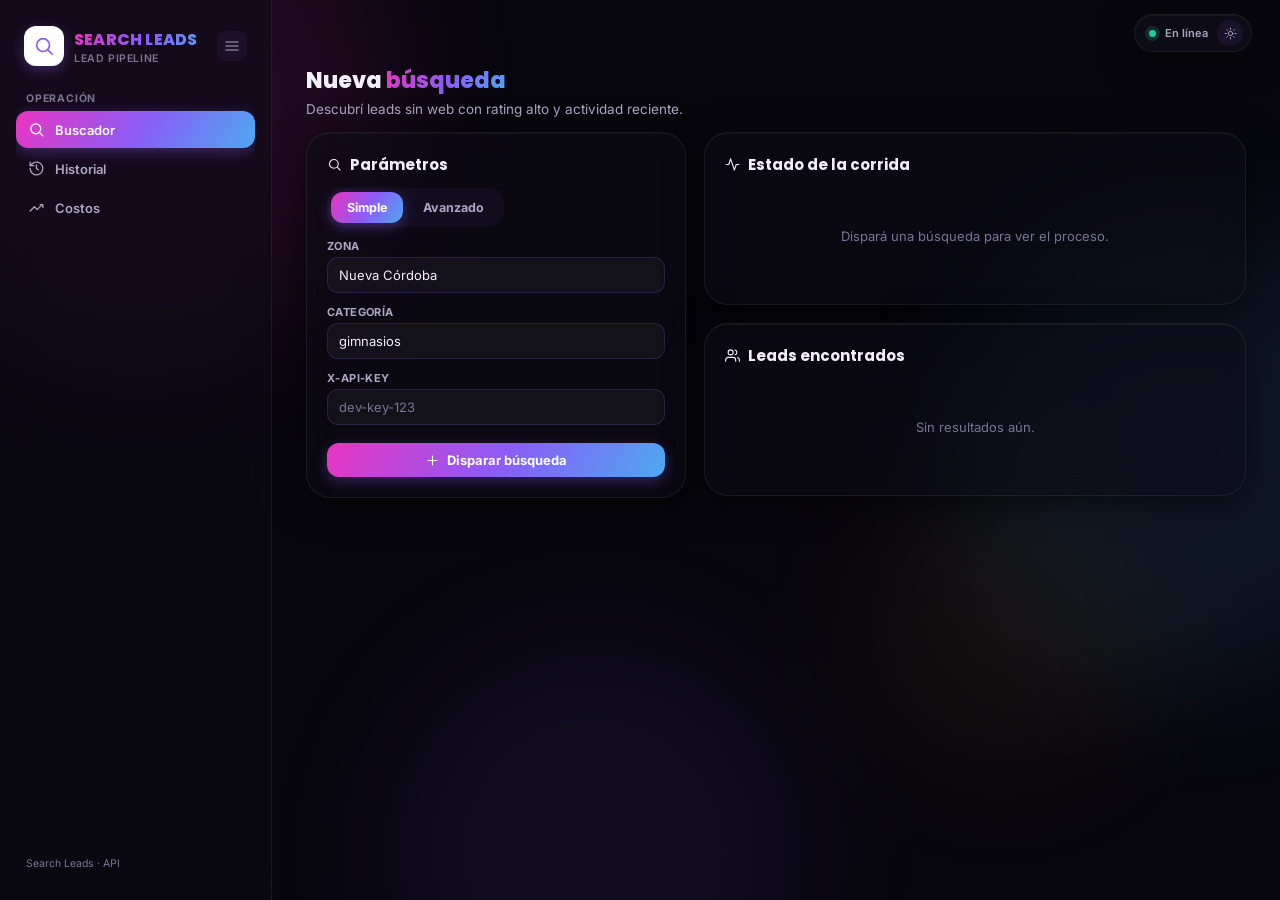
==== commit 65a4d4c8: "Add target_leads, fetch_mode full y buscador simple/avanzado con toggle de website" ====
--- a/app/static/index.html
+++ b/app/static/index.html
@@ -177,6 +177,12 @@
   .btn-ghost:hover { background: rgba(139,92,246,.16); }
   .btn-sm { padding: 6px 11px; font-size: 11.5px; border-radius: 9px; }
   .btn-full { width: 100%; justify-content: center; margin-top: 6px; }
+  .pill-tabs { display: inline-flex; gap: 4px; background: rgba(139,92,246,.06); padding: 4px; border-radius: 15px; }
+  .pill-tab {
+    padding: 8px 16px; border-radius: 12px; font-size: 12.5px; font-weight: 700; font-family: inherit;
+    color: var(--ink-soft); background: transparent; border: none; cursor: pointer; transition: .18s;
+  }
+  .pill-tab.active { background: var(--grad); color: #fff; box-shadow: 0 4px 14px rgba(139,92,246,.35); }
   .actions-row { display: flex; gap: 8px; flex-wrap: wrap; margin-top: 12px; }
 
   /* ============ Tags / badges ============ */
@@ -307,6 +313,11 @@
             Parámetros
           </div>
 
+          <div class="pill-tabs" style="margin-bottom:12px">
+            <button class="pill-tab active" id="mode-simple" type="button">Simple</button>
+            <button class="pill-tab" id="mode-advanced" type="button">Avanzado</button>
+          </div>
+
           <div class="field">
             <label class="field-label" for="zona">Zona</label>
             <input id="zona" placeholder="Nueva Córdoba" value="Nueva Córdoba">
@@ -315,18 +326,39 @@
             <label class="field-label" for="categoria">Categoría</label>
             <input id="categoria" placeholder="gimnasios" value="gimnasios">
           </div>
-          <div class="row">
-            <div class="field"><label class="field-label" for="lat">Latitud</label><input id="lat" placeholder="opcional"></div>
-            <div class="field"><label class="field-label" for="lng">Longitud</label><input id="lng" placeholder="opcional"></div>
+
+          <div id="advanced-fields">
+            <div class="row">
+              <div class="field"><label class="field-label" for="lat">Latitud</label><input id="lat" placeholder="opcional"></div>
+              <div class="field"><label class="field-label" for="lng">Longitud</label><input id="lng" placeholder="opcional"></div>
+            </div>
+            <div class="row">
+              <div class="field"><label class="field-label" for="radio">Radio (m)</label><input id="radio" placeholder="opcional"></div>
+              <div class="field"><label class="field-label" for="min_rating">Min rating</label><input id="min_rating" type="number" step="0.1" min="0" max="5" placeholder="4.3"></div>
+            </div>
+            <div class="row">
+              <div class="field"><label class="field-label" for="max_days">Review reciente (días)</label><input id="max_days" type="number" min="1" max="365" placeholder="90"></div>
+              <div class="field"><label class="field-label" for="target_leads">Target leads (máx 50)</label><input id="target_leads" type="number" min="1" max="50" placeholder="vacío = sin límite"></div>
+            </div>
+            <div class="row">
+              <div class="field">
+                <label class="field-label" for="fetch_mode">Modo de datos</label>
+                <select id="fetch_mode">
+                  <option value="optimized">Optimizado (2 pasos, ahorra)</option>
+                  <option value="full">Full (todo en una llamada)</option>
+                </select>
+              </div>
+              <div class="field">
+                <label class="field-label" for="included_type">includedType</label>
+                <input id="included_type" placeholder="auto">
+              </div>
+            </div>
+            <div class="field" style="display:flex;align-items:center;gap:10px">
+              <input id="include_web" type="checkbox" style="width:auto">
+              <label class="field-label" for="include_web" style="margin:0">Incluir negocios con sitio web</label>
+            </div>
           </div>
-          <div class="row">
-            <div class="field"><label class="field-label" for="radio">Radio (m)</label><input id="radio" placeholder="opcional"></div>
-            <div class="field"><label class="field-label" for="min_rating">Min rating</label><input id="min_rating" type="number" step="0.1" min="0" max="5" placeholder="4.3"></div>
-          </div>
-          <div class="row">
-            <div class="field"><label class="field-label" for="max_days">Review reciente (días)</label><input id="max_days" type="number" min="1" max="365" placeholder="90"></div>
-            <div class="field"><label class="field-label" for="included_type">includedType</label><input id="included_type" placeholder="auto"></div>
-          </div>
+
           <div class="field">
             <label class="field-label" for="api-key">X-API-Key</label>
             <input id="api-key" placeholder="dev-key-123">
@@ -430,6 +462,22 @@
 const API = "";
 let currentSearchId = null;
 let pollTimer = null;
+let searchMode = "simple";
+
+/* ---------- Simple / Avanzado ---------- */
+function setSearchMode(mode) {
+  searchMode = mode;
+  const adv = document.getElementById("advanced-fields");
+  const simpleBtn = document.getElementById("mode-simple");
+  const advBtn = document.getElementById("mode-advanced");
+  const isAdv = mode === "advanced";
+  adv.style.display = isAdv ? "block" : "none";
+  simpleBtn.classList.toggle("active", !isAdv);
+  advBtn.classList.toggle("active", isAdv);
+}
+document.getElementById("mode-simple").addEventListener("click", () => setSearchMode("simple"));
+document.getElementById("mode-advanced").addEventListener("click", () => setSearchMode("advanced"));
+setSearchMode("simple");
 
 /* ---------- Theme toggle ---------- */
 const THEME_KEY = "sl-theme";
@@ -501,12 +549,20 @@
   const mr = document.getElementById("min_rating").value;
   const md = document.getElementById("max_days").value;
   const it = document.getElementById("included_type").value;
+  const target = document.getElementById("target_leads").value;
   if (lat) body.lat = parseFloat(lat);
   if (lng) body.lng = parseFloat(lng);
   if (radio) body.radio = parseInt(radio);
   if (mr) body.min_rating = parseFloat(mr);
   if (md) body.max_days_since_review = parseInt(md);
   if (it) body.included_type = it;
+  // Modo avanzado: envía los extras
+  if (searchMode === "advanced") {
+    if (target) body.target_leads = parseInt(target);
+    body.fetch_mode = document.getElementById("fetch_mode").value;
+    body.include_with_website = document.getElementById("include_web").checked;
+  }
+  // Modo simple: siempre excluye negocios con web (default del backend)
 
   const btn = document.getElementById("btn-search");
   btn.disabled = true;
